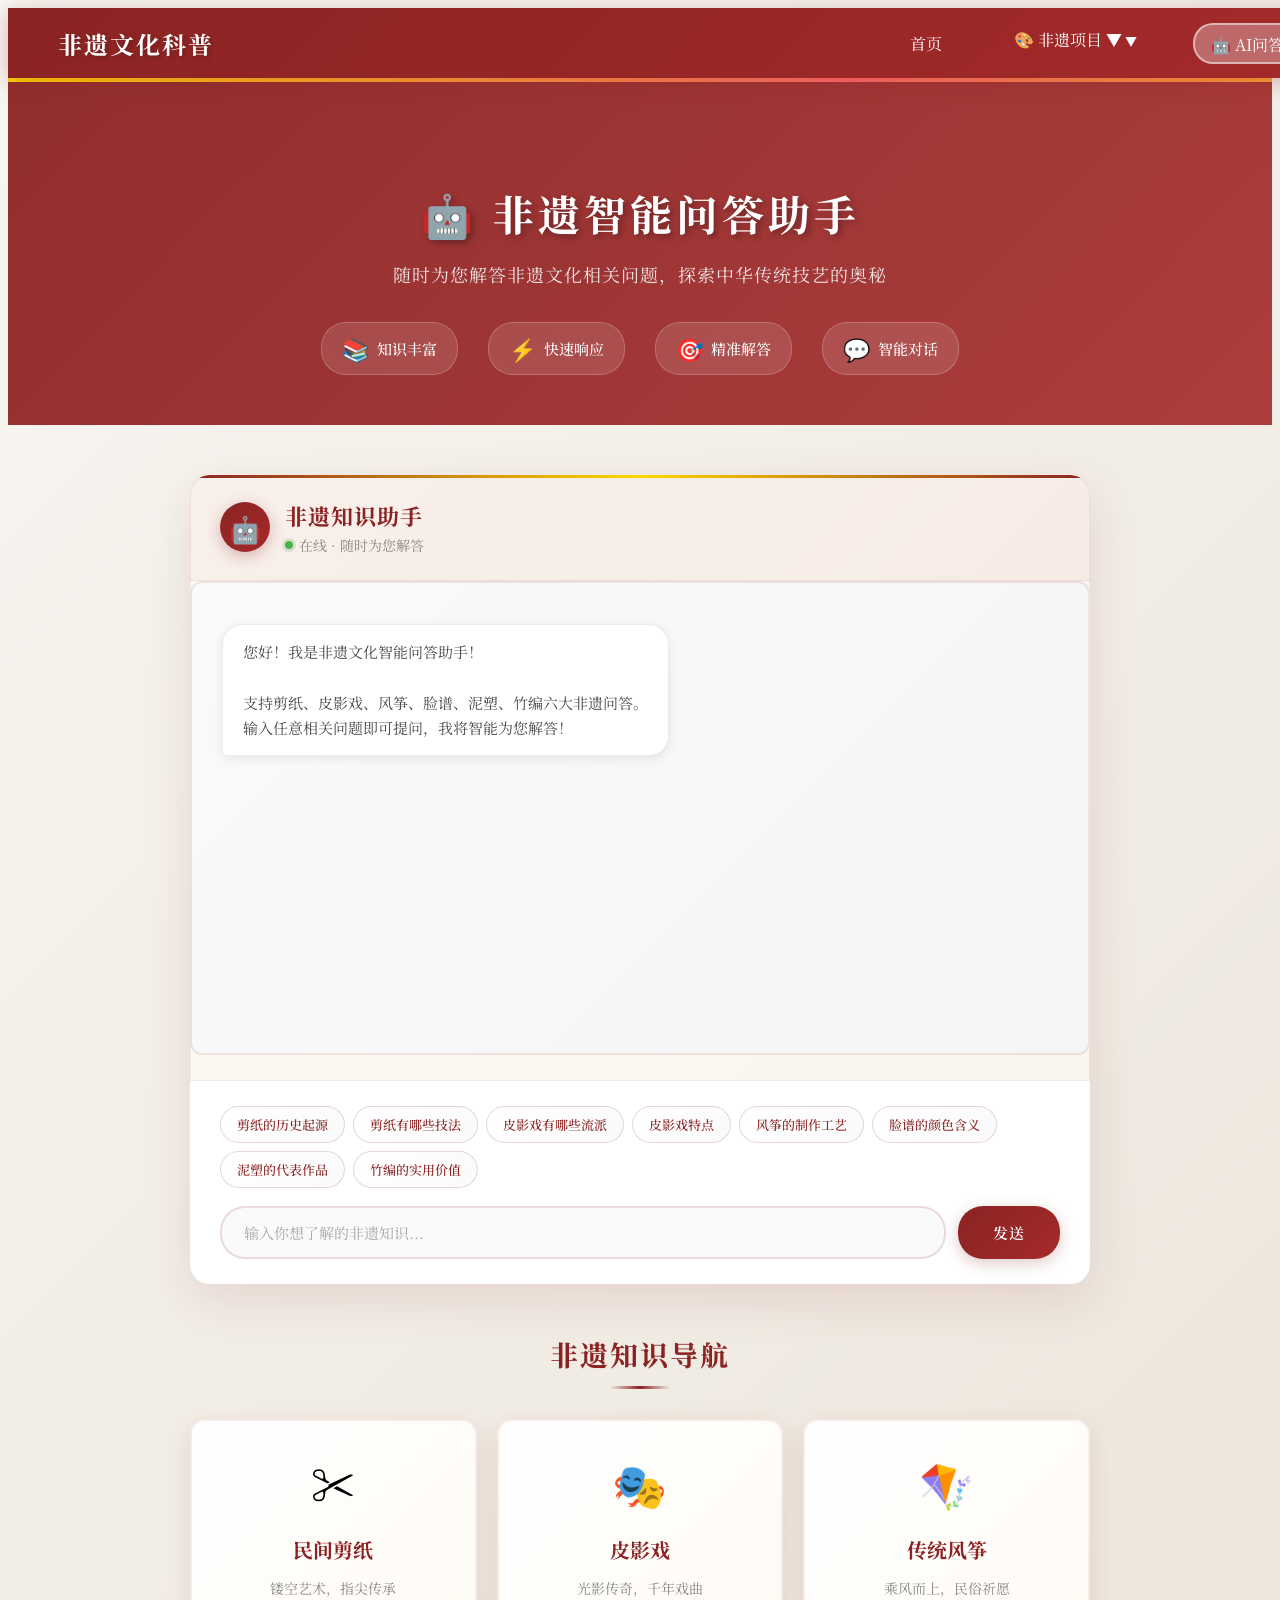
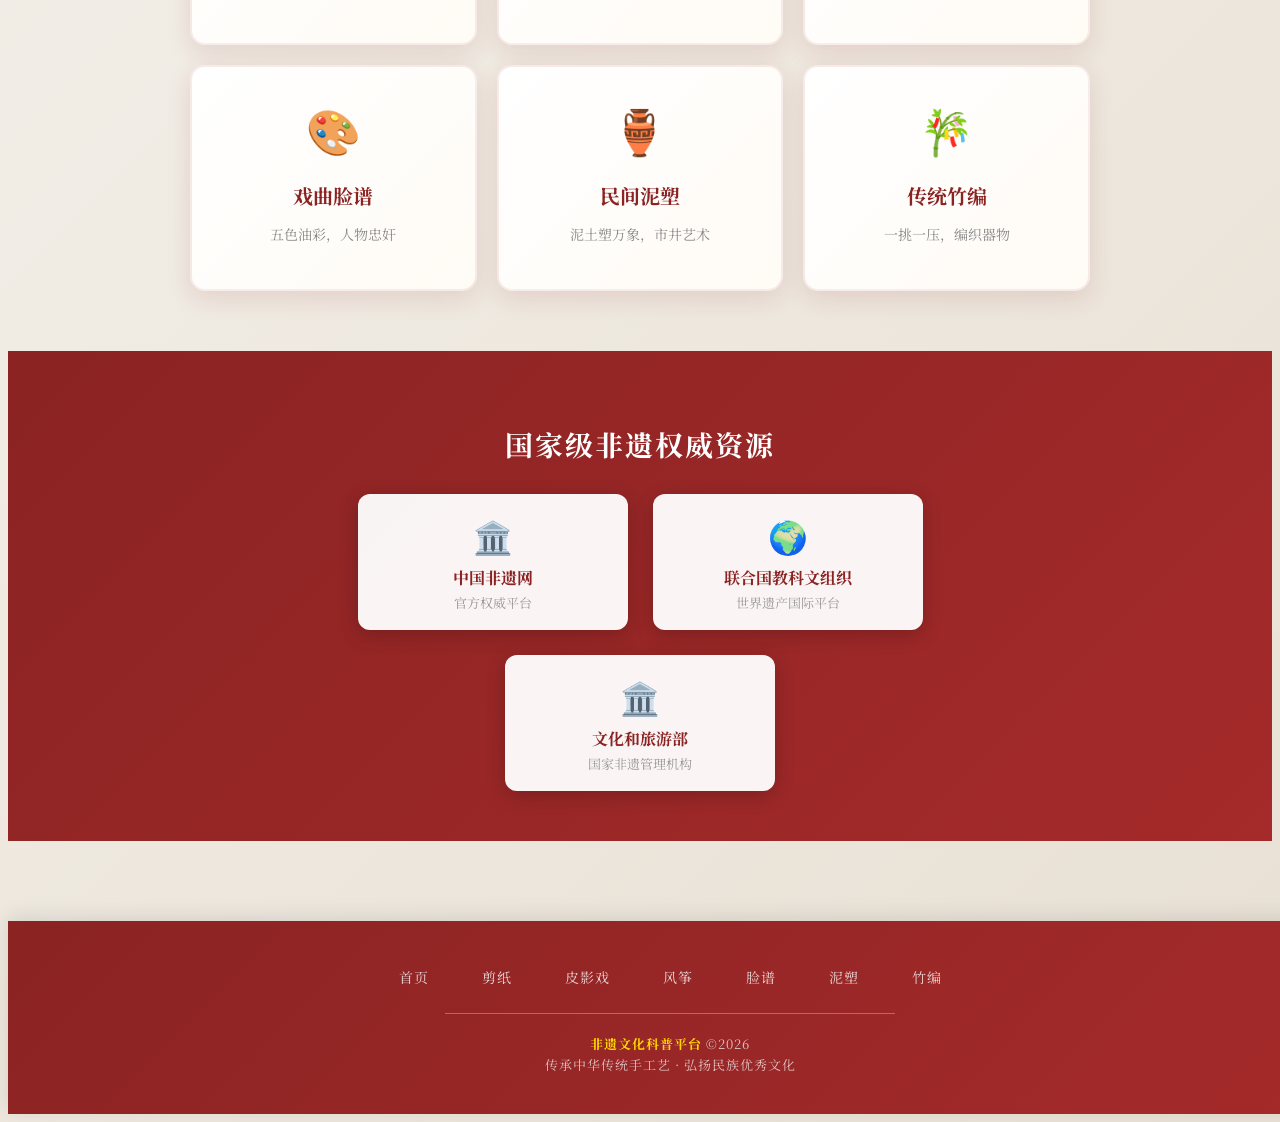
==== html/ask.html @ 08024afd "feat: 非遗文化科普平台 - 原始版本" ====
<!DOCTYPE html>
<html lang="zh-CN">
<head>
    <meta charset="UTF-8">
    <meta name="viewport" content="width=device-width, initial-scale=1.0">
    <title>非遗AI问答 - 智能非遗知识助手</title>
    <link rel="stylesheet" href="../css/style.css">
    <style>
        @import url('https://fonts.googleapis.com/css2?family=Noto+Serif+SC:wght@400;600;700&display=swap');

        body {
            font-family: 'Noto Serif SC', 'Songti SC', serif;
            background: linear-gradient(135deg, #f8f6f2 0%, #f0ebe3 50%, #e8e0d4 100%);
            min-height: 100vh;
        }

        /* ==================== 头部介绍区 ==================== */
        .ai-header {
            background: linear-gradient(135deg, rgba(139, 35, 35, 0.95) 0%, rgba(165, 42, 42, 0.9) 100%);
            padding: 70px 50px 50px;
            text-align: center;
            position: relative;
            overflow: hidden;
        }

        .ai-header::before {
            content: '';
            position: absolute;
            top: 0;
            left: 0;
            right: 0;
            height: 4px;
            background: linear-gradient(90deg, #ffd700, #ff6b6b, #ffd700, #ff6b6b);
            animation: gradientMove 3s ease infinite;
            background-size: 200% 200%;
        }

        .ai-header h1 {
            color: #fff;
            font-size: 42px;
            font-weight: bold;
            margin-bottom: 12px;
            text-shadow: 3px 3px 6px rgba(0, 0, 0, 0.3);
            letter-spacing: 4px;
        }

        .ai-header p {
            color: rgba(255, 255, 255, 0.85);
            font-size: 18px;
            letter-spacing: 1px;
            margin-bottom: 35px;
        }

        .ai-header .features {
            display: flex;
            justify-content: center;
            gap: 30px;
            flex-wrap: wrap;
        }

        .ai-header .feature {
            display: flex;
            align-items: center;
            gap: 8px;
            background: rgba(255, 255, 255, 0.12);
            padding: 10px 20px;
            border-radius: 25px;
            border: 1px solid rgba(255, 255, 255, 0.2);
            transition: all 0.3s ease;
            cursor: default;
        }

        .ai-header .feature:hover {
            background: rgba(255, 255, 255, 0.2);
            transform: translateY(-2px);
        }

        .ai-header .feature-icon {
            font-size: 22px;
        }

        .ai-header .feature-text {
            color: #fff;
            font-size: 15px;
            font-weight: 500;
        }

        /* ==================== 问答主区域 ==================== */
        .chat-container {
            max-width: 900px;
            margin: 50px auto;
            background: linear-gradient(135deg, #fffbf5 0%, #f9f5ec 100%);
            border-radius: 20px;
            box-shadow: 0 15px 50px rgba(139, 35, 35, 0.12), inset 0 0 0 1px rgba(139, 35, 35, 0.08);
            overflow: hidden;
            position: relative;
        }

        .chat-container::before {
            content: '';
            position: absolute;
            top: 0;
            left: 0;
            right: 0;
            height: 3px;
            background: linear-gradient(90deg, #8b2323, #ffd700, #8b2323);
        }

        .chat-header {
            padding: 25px 30px;
            background: linear-gradient(135deg, rgba(139, 35, 35, 0.05) 0%, rgba(165, 42, 42, 0.05) 100%);
            border-bottom: 1px solid rgba(139, 35, 35, 0.1);
            display: flex;
            align-items: center;
            gap: 15px;
        }

        .chat-avatar {
            width: 50px;
            height: 50px;
            border-radius: 50%;
            background: linear-gradient(135deg, #8b2323, #a52a2a);
            display: flex;
            align-items: center;
            justify-content: center;
            font-size: 26px;
            box-shadow: 0 4px 15px rgba(139, 35, 35, 0.3);
        }

        .chat-info h2 {
            color: #8b2323;
            font-size: 22px;
            font-weight: 700;
            margin: 0 0 4px 0;
            letter-spacing: 1px;
        }

        .chat-info .status {
            display: flex;
            align-items: center;
            gap: 6px;
            font-size: 14px;
            color: #888;
        }

        .status-dot {
            width: 8px;
            height: 8px;
            background: #4caf50;
            border-radius: 50%;
            box-shadow: 0 0 0 3px rgba(76, 175, 80, 0.2);
            animation: pulse 2s infinite;
        }

        /* 聊天区域 */
        .chat-area {
            height: 420px;
            padding: 25px 30px;
            overflow-y: auto;
            background: linear-gradient(135deg, #fafafa 0%, #f5f5f5 100%);
        }

        .chat-area::-webkit-scrollbar {
            width: 6px;
        }

        .chat-area::-webkit-scrollbar-track {
            background: transparent;
        }

        .chat-area::-webkit-scrollbar-thumb {
            background: rgba(139, 35, 35, 0.3);
            border-radius: 3px;
        }

        .msg-user {
            text-align: right;
            margin: 16px 0;
            animation: slideInRight 0.4s ease;
        }

        .msg-ai {
            text-align: left;
            margin: 16px 0;
            animation: slideInLeft 0.4s ease;
        }

        .msg-user span {
            background: linear-gradient(135deg, #8b2323, #a52a2a);
            color: #fff;
            padding: 14px 20px;
            border-radius: 20px 20px 5px 20px;
            display: inline-block;
            box-shadow: 0 5px 15px rgba(139, 35, 35, 0.25);
            max-width: 75%;
            word-wrap: break-word;
            font-size: 15px;
            line-height: 1.7;
        }

        .msg-ai span {
            background: #fff;
            color: #4a4a4a;
            padding: 14px 20px;
            border-radius: 20px 20px 20px 5px;
            display: inline-block;
            box-shadow: 0 3px 12px rgba(0, 0, 0, 0.08);
            max-width: 75%;
            word-wrap: break-word;
            border: 1px solid rgba(139, 35, 35, 0.1);
            font-size: 15px;
            line-height: 1.7;
        }

        .msg-ai.loading span {
            color: #8b2323;
            font-style: italic;
            background: rgba(139, 35, 35, 0.05);
        }

        /* 底部输入区 */
        .chat-footer {
            padding: 25px 30px;
            background: #fff;
            border-top: 1px solid rgba(139, 35, 35, 0.1);
        }

        .hot-tags {
            margin-bottom: 18px;
            display: flex;
            flex-wrap: wrap;
            gap: 8px;
        }

        .hot-tags span {
            padding: 8px 16px;
            background: linear-gradient(135deg, #fff, #fafafa);
            color: #8b2323;
            border: 1.5px solid rgba(139, 35, 35, 0.18);
            border-radius: 20px;
            cursor: pointer;
            font-size: 13px;
            transition: all 0.3s ease;
            font-weight: 500;
            white-space: nowrap;
        }

        .hot-tags span:hover {
            background: linear-gradient(135deg, #8b2323, #a52a2a);
            color: #fff;
            border-color: transparent;
            transform: translateY(-2px);
            box-shadow: 0 4px 12px rgba(139, 35, 35, 0.25);
        }

        .input-area {
            display: flex;
            gap: 12px;
        }

        #ask-input {
            flex: 1;
            padding: 14px 22px;
            font-size: 15px;
            border: 2px solid rgba(139, 35, 35, 0.15);
            border-radius: 25px;
            transition: all 0.3s ease;
            outline: none;
            background: #fafafa;
            font-family: inherit;
            color: #333;
        }

        #ask-input:focus {
            border-color: #8b2323;
            box-shadow: 0 0 0 4px rgba(139, 35, 35, 0.1);
            background: #fff;
        }

        #ask-input::placeholder {
            color: #aaa;
        }

        #send-btn {
            padding: 0 35px;
            background: linear-gradient(135deg, #8b2323, #a52a2a);
            color: #fff;
            border: none;
            border-radius: 25px;
            cursor: pointer;
            font-weight: 600;
            font-size: 15px;
            transition: all 0.3s ease;
            box-shadow: 0 4px 15px rgba(139, 35, 35, 0.25);
            letter-spacing: 1px;
            font-family: inherit;
            white-space: nowrap;
        }

        #send-btn:hover {
            transform: translateY(-2px);
            box-shadow: 0 6px 20px rgba(139, 35, 35, 0.35);
            background: linear-gradient(135deg, #a52a2a, #8b2323);
        }

        #send-btn:active {
            transform: translateY(0);
        }

        /* ==================== 非遗知识导航区 ==================== */
        .nav-section {
            max-width: 900px;
            margin: 0 auto 50px;
            padding: 0 20px;
        }

        .section-title {
            text-align: center;
            font-size: 28px;
            color: #8b2323;
            margin-bottom: 30px;
            font-weight: 700;
            letter-spacing: 2px;
            position: relative;
        }

        .section-title::after {
            content: '';
            display: block;
            width: 60px;
            height: 3px;
            background: linear-gradient(90deg, transparent, #8b2323, transparent);
            margin: 12px auto 0;
        }

        .nav-cards {
            display: grid;
            grid-template-columns: repeat(3, 1fr);
            gap: 20px;
        }

        .nav-card {
            background: linear-gradient(135deg, #fff 0%, #fffbf5 100%);
            padding: 30px 20px;
            border-radius: 15px;
            box-shadow: 0 8px 25px rgba(139, 35, 35, 0.12);
            border: 2px solid rgba(139, 35, 35, 0.08);
            cursor: pointer;
            transition: all 0.4s ease;
            text-align: center;
        }

        .nav-card:hover {
            transform: translateY(-8px);
            box-shadow: 0 15px 40px rgba(139, 35, 35, 0.2);
            border-color: rgba(139, 35, 35, 0.2);
        }

        .nav-card .icon {
            font-size: 44px;
            margin-bottom: 15px;
            display: block;
        }

        .nav-card h3 {
            color: #8b2323;
            font-size: 20px;
            font-weight: 700;
            margin-bottom: 8px;
        }

        .nav-card p {
            color: #888;
            font-size: 14px;
            line-height: 1.5;
        }

        /* ==================== 国家非遗链接 ==================== */
        .official-section {
            background: linear-gradient(135deg, #8b2323 0%, #a52a2a 100%);
            padding: 50px 30px;
            text-align: center;
            margin-top: 60px;
        }

        .official-section h2 {
            color: #fff;
            font-size: 28px;
            font-weight: bold;
            margin-bottom: 30px;
            letter-spacing: 2px;
        }

        .official-links {
            display: flex;
            justify-content: center;
            gap: 25px;
            flex-wrap: wrap;
            max-width: 800px;
            margin: 0 auto;
        }

        .official-link {
            background: rgba(255, 255, 255, 0.95);
            padding: 18px 25px;
            border-radius: 12px;
            box-shadow: 0 5px 20px rgba(0, 0, 0, 0.2);
            transition: all 0.3s ease;
            width: 220px;
            text-decoration: none;
            display: block;
        }

        .official-link:hover {
            transform: translateY(-6px) scale(1.02);
            box-shadow: 0 10px 30px rgba(0, 0, 0, 0.3);
            background: #fff;
        }

        .official-link .icon {
            font-size: 32px;
            margin-bottom: 8px;
            display: block;
        }

        .official-link .name {
            color: #8b2323;
            font-size: 16px;
            font-weight: bold;
            display: block;
        }

        .official-link .desc {
            color: #999;
            font-size: 13px;
            margin-top: 4px;
            display: block;
        }

        /* ==================== 页脚 ==================== */
        .footer {
            background: linear-gradient(135deg, #8b2323 0%, #a52a2a 100%);
            padding: 40px 30px 25px;
            color: #fff;
            text-align: center;
        }

        .footer-content {
            max-width: 900px;
            margin: 0 auto;
        }

        .footer-links {
            display: flex;
            justify-content: center;
            gap: 25px;
            margin-bottom: 20px;
            flex-wrap: wrap;
        }

        .footer-link {
            color: rgba(255, 255, 255, 0.8);
            text-decoration: none;
            font-size: 14px;
            transition: all 0.3s ease;
            padding: 6px 14px;
            border-radius: 20px;
        }

        .footer-link:hover {
            color: #fff;
            background: rgba(255, 255, 255, 0.2);
        }

        .footer-divider {
            width: 50%;
            height: 1px;
            background: rgba(255, 255, 255, 0.3);
            margin: 20px auto;
        }

        .footer-text {
            color: rgba(255, 255, 255, 0.7);
            font-size: 13px;
            line-height: 1.6;
        }

        .footer-highlight {
            color: #ffd700;
            font-weight: bold;
        }

        /* ==================== 动画 ==================== */
        @keyframes gradientMove {
            0%, 100% { background-position: 0% 50%; }
            50% { background-position: 100% 50%; }
        }

        @keyframes pulse {
            0%, 100% { opacity: 1; }
            50% { opacity: 0.5; }
        }

        @keyframes slideInRight {
            from { opacity: 0; transform: translateX(20px); }
            to { opacity: 1; transform: translateX(0); }
        }

        @keyframes slideInLeft {
            from { opacity: 0; transform: translateX(-20px); }
            to { opacity: 1; transform: translateX(0); }
        }

        /* ==================== 响应式 ==================== */
        @media (max-width: 768px) {
            .ai-header h1 { font-size: 30px; }
            .ai-header p { font-size: 16px; }
            .chat-container { width: 95%; margin: 30px auto; }
            .chat-area { height: 350px; padding: 20px; }
            .nav-cards { grid-template-columns: 1fr; }
            .input-area { flex-direction: column; }
            #send-btn { padding: 14px; }
            .msg-user span, .msg-ai span { max-width: 85%; }
            .official-link { width: 100%; max-width: 280px; }
        }
    </style>
</head>
<body>
    <!-- 导航栏 -->
    <nav class="nav">
        <div class="logo">非遗文化科普</div>
        <div class="nav-list">
            <a href="../index.html">首页</a>
            <div class="dropdown">
                <a>🎨 非遗项目 ▼</a>
                <div class="dropdown-content">
                    <a href="paper.html">✂️ 民间剪纸</a>
                    <a href="shadow.html">🎭 皮影戏</a>
                    <a href="kite.html">🪁 传统风筝</a>
                    <a href="face.html">🎨 戏曲脸谱</a>
                    <a href="clay.html">🏺 民间泥塑</a>
                    <a href="bamboo.html">🎋 传统竹编</a>
                </div>
            </div>
            <a href="ask.html" class="active">🤖 AI问答</a>
        </div>
    </nav>

    <!-- AI助手头部介绍 -->
    <section class="ai-header">
        <h1>🤖 非遗智能问答助手</h1>
        <p>随时为您解答非遗文化相关问题，探索中华传统技艺的奥秘</p>
        <div class="features">
            <div class="feature">
                <span class="feature-icon">📚</span>
                <span class="feature-text">知识丰富</span>
            </div>
            <div class="feature">
                <span class="feature-icon">⚡</span>
                <span class="feature-text">快速响应</span>
            </div>
            <div class="feature">
                <span class="feature-icon">🎯</span>
                <span class="feature-text">精准解答</span>
            </div>
            <div class="feature">
                <span class="feature-icon">💬</span>
                <span class="feature-text">智能对话</span>
            </div>
        </div>
    </section>

    <!-- 问答聊天区域 -->
    <div class="chat-container">
        <div class="chat-header">
            <div class="chat-avatar">🤖</div>
            <div class="chat-info">
                <h2>非遗知识助手</h2>
                <div class="status">
                    <span class="status-dot"></span>
                    <span>在线 · 随时为您解答</span>
                </div>
            </div>
        </div>

        <div class="chat-area" id="chat-area">
            <div class="msg-ai">
                <span>您好！我是非遗文化智能问答助手！<br><br>支持剪纸、皮影戏、风筝、脸谱、泥塑、竹编六大非遗问答。<br>输入任意相关问题即可提问，我将智能为您解答！</span>
            </div>
        </div>

        <div class="chat-footer">
            <div class="hot-tags">
                <span onclick="quickAsk('剪纸的历史起源')">剪纸的历史起源</span>
                <span onclick="quickAsk('剪纸有哪些技法')">剪纸有哪些技法</span>
                <span onclick="quickAsk('皮影戏有哪些流派')">皮影戏有哪些流派</span>
                <span onclick="quickAsk('皮影戏特点')">皮影戏特点</span>
                <span onclick="quickAsk('风筝的制作工艺')">风筝的制作工艺</span>
                <span onclick="quickAsk('脸谱的颜色含义')">脸谱的颜色含义</span>
                <span onclick="quickAsk('泥塑的代表作品')">泥塑的代表作品</span>
                <span onclick="quickAsk('竹编的实用价值')">竹编的实用价值</span>
            </div>
            <div class="input-area">
                <input type="text" id="ask-input" placeholder="输入你想了解的非遗知识...">
                <button id="send-btn">发送</button>
            </div>
        </div>
    </div>

    <!-- 非遗知识导航区 -->
    <section class="nav-section">
        <h2 class="section-title">非遗知识导航</h2>
        <div class="nav-cards">
            <div class="nav-card" onclick="quickAsk('剪纸')">
                <span class="icon">✂️</span>
                <h3>民间剪纸</h3>
                <p>镂空艺术，指尖传承</p>
            </div>
            <div class="nav-card" onclick="quickAsk('皮影戏')">
                <span class="icon">🎭</span>
                <h3>皮影戏</h3>
                <p>光影传奇，千年戏曲</p>
            </div>
            <div class="nav-card" onclick="quickAsk('风筝')">
                <span class="icon">🪁</span>
                <h3>传统风筝</h3>
                <p>乘风而上，民俗祈愿</p>
            </div>
            <div class="nav-card" onclick="quickAsk('脸谱')">
                <span class="icon">🎨</span>
                <h3>戏曲脸谱</h3>
                <p>五色油彩，人物忠奸</p>
            </div>
            <div class="nav-card" onclick="quickAsk('泥塑')">
                <span class="icon">🏺</span>
                <h3>民间泥塑</h3>
                <p>泥土塑万象，市井艺术</p>
            </div>
            <div class="nav-card" onclick="quickAsk('竹编')">
                <span class="icon">🎋</span>
                <h3>传统竹编</h3>
                <p>一挑一压，编织器物</p>
            </div>
        </div>
    </section>

    <!-- 国家级非遗链接 -->
    <section class="official-section">
        <h2>国家级非遗权威资源</h2>
        <div class="official-links">
            <a href="https://www.ihchina.cn/" target="_blank" class="official-link">
                <span class="icon">🏛️</span>
                <span class="name">中国非遗网</span>
                <span class="desc">官方权威平台</span>
            </a>
            <a href="https://whc.unesco.org/" target="_blank" class="official-link">
                <span class="icon">🌍</span>
                <span class="name">联合国教科文组织</span>
                <span class="desc">世界遗产国际平台</span>
            </a>
            <a href="https://www.mct.gov.cn/" target="_blank" class="official-link">
                <span class="icon">🏛️</span>
                <span class="name">文化和旅游部</span>
                <span class="desc">国家非遗管理机构</span>
            </a>
        </div>
    </section>

    <!-- 页脚 -->
    <footer class="footer">
        <div class="footer-content">
            <div class="footer-links">
                <a href="../index.html" class="footer-link">首页</a>
                <a href="paper.html" class="footer-link">剪纸</a>
                <a href="shadow.html" class="footer-link">皮影戏</a>
                <a href="kite.html" class="footer-link">风筝</a>
                <a href="face.html" class="footer-link">脸谱</a>
                <a href="clay.html" class="footer-link">泥塑</a>
                <a href="bamboo.html" class="footer-link">竹编</a>
            </div>
            <div class="footer-divider"></div>
            <p class="footer-text">
                <span class="footer-highlight">非遗文化科普平台</span> ©2026<br>
                传承中华传统手工艺 · 弘扬民族优秀文化
            </p>
        </div>
    </footer>

    <!-- ========== 问答核心逻辑（保留不变） ========== -->
    <script>
        // 大类兜底科普（无精准匹配时自动输出）
        const baseInfo = {
            剪纸: "民间剪纸是我国国家级传统美术类非物质文化遗产，起源于汉代，距今已有两千多年历史。它以纸张为载体，通过剪、刻、镂、撕等技法创作镂空纹样，题材多为花鸟、吉祥纹样、民俗故事。剪纸观赏性强、寓意吉祥，广泛用于春节窗花、婚嫁喜花等民俗场景，是流传最广、最贴近百姓生活的民间艺术。",
            皮影戏: "皮影戏又称灯影戏，是国家级传统戏剧类非遗。以兽皮或纸板雕刻人物道具，借助灯光投射影子，艺人幕后操纵、搭配唱腔与器乐表演故事。集雕刻、绘画、戏曲、表演于一体，是古老的光影戏曲艺术，流传千年，流派众多。",
            风筝: "传统风筝是国家级传统技艺类非遗，古称纸鸢，起源于春秋战国。古人最初用于军事，后发展为民俗娱乐。依靠竹骨扎制、纸面彩绘、力学调校制成，造型多样、寓意吉祥，是兼具竞技、观赏、民俗价值的传统手工艺。",
            脸谱: "戏曲脸谱是传统戏曲标志性造型艺术，属于非遗传统美术范畴。通过固定色彩、纹样、线条区分人物性格、身份、善恶，是戏曲文化的视觉核心。脸谱承载传统伦理观念与民俗审美，是极具代表性的中华传统文化符号。",
            泥塑: "民间泥塑是国家级传统美术非遗，以天然黏土为原料，经揉泥、塑形、阴干、彩绘制成。造型夸张质朴、色彩明艳、题材接地气，多表现民俗生活、吉祥瑞兽、人物形象，是根植民间、烟火气十足的传统艺术。",
            竹编: "传统竹编是国家级传统技艺非遗，依托天然竹材，经劈丝、打磨、挑压编织制成各类器物。历史悠久、环保耐用，兼具实用性与观赏性，广泛用于生活器具、装饰工艺品，是古人就地取材、匠心造物的经典技艺。"
        };

        // 超大全精准题库
        const answerMap = {
            // 剪纸
            "剪纸的历史起源": "剪纸艺术起源于汉代，距今已有两千余年。早期多用于祭祀祈福、器物装饰；唐宋时期走入民间、全面普及；明清达到艺术鼎盛，技法、题材、样式完全成熟，是中国最古老、最普及的民间镂空艺术。",
            "剪纸有哪些技法": "传统剪纸核心技法包含剪、刻、镂、撕、烫五大类，行业遵循「圆、尖、方、缺、线」五字准则，讲究线条流畅、虚实结合，阴阳刻交替使用，层次丰富、造型精致。",
            "剪纸用途": "剪纸多用于春节窗花、婚嫁喜花、节日礼花、刺绣底样、民俗祭祀装饰等，每一种纹样都承载吉祥寓意，寄托百姓平安顺遂、富贵吉祥的美好愿望。",
            "剪纸流派": "中国剪纸南北风格差异明显：北方剪纸粗犷简练、色彩浓烈；南方剪纸细腻精巧、线条灵动，代表地区有陕西、山西、河北、浙江、广东等地剪纸。",

            // 皮影戏
            "皮影戏有哪些流派": "国内主流皮影流派：陕西皮影、唐山皮影、四川皮影、湖北皮影、北京皮影。陕西古朴精细，唐山唱腔优美，四川灵动俏皮，各有鲜明地域特色。",
            "皮影戏是怎么表演的": "皮影戏以白布为幕、灯光为源，艺人幕后手持操纵杆控制皮影动作，搭配地方戏曲唱腔、锣鼓伴奏，生动演绎历史典故、神话传说、民间故事。",
            "皮影戏特点": "皮影戏光影效果独特、造型古朴、唱腔地道、道具精美，是集雕刻、绘画、戏曲、表演于一体的综合性民间艺术，便携易演、适配乡村市井演出场景。",
            "皮影戏起源": "皮影戏始于西汉、兴于唐宋、盛于明清，是中国最早的光影表演艺术，已有两千年传承历史。",

            // 风筝
            "风筝的制作工艺": "传统风筝四步工艺：扎骨、整形、裱糊、彩绘。选用轻质竹材搭建对称骨架，调校平衡，裱糊坚韧纸面，手绘民俗吉祥纹样，讲究对称、轻盈、御风稳定。",
            "风筝的历史起源": "风筝古称纸鸢，起源于春秋时期，最初用于军事侦察、传递军情，汉代转为娱乐，唐宋全民盛行，明清工艺成熟，成为经典民俗活动。",
            "风筝流派": "知名风筝流派：潍坊风筝、北京沙燕风筝、天津风筝、江南风筝。其中潍坊风筝是中国最具代表性的传统风筝体系。",

            // 脸谱
            "脸谱的颜色含义": "红脸忠义英勇、黑脸刚正无私、白脸奸诈多疑、蓝脸勇猛桀骜、黄脸凶狠骁勇、绿脸侠义草莽，脸谱色彩是区分戏曲人物性格、身份、善恶的核心符号。",
            "脸谱作用": "脸谱能够直观塑造人物形象、区分忠奸善恶、强化戏曲表现力，是戏曲文化、传统审美、民俗文化的重要载体。",

            // 泥塑
            "泥塑的代表作品": "四大经典泥塑：天津泥人张人物泥塑、无锡惠山泥人、陕西凤翔泥塑、河南浚县泥咕咕，都是国家级非遗经典代表作。",
            "泥塑的制作过程": "选材揉泥→手工塑形→细节修整→自然阴干→矿物彩绘，全程手工制作，保留泥土质朴质感。",
            "泥塑特点": "造型夸张生动、色彩鲜艳浓烈、题材贴近民俗生活，质朴可爱、烟火气息浓厚。",

            // 竹编
            "竹编的实用价值": "竹编环保轻便、坚固透气，可制作收纳篮、竹席、竹扇、灯具、农具等生活器物，同时竹编工艺品雅致古朴，极具观赏与收藏价值。",
            "竹编技法": "传统竹编核心技法：人字编、十字编、挑压编、六角编、镂空编，变化丰富，可编织出各式纹理与造型。",
            "竹编历史": "竹编历史可追溯至新石器时代，历经数千年发展，贯穿古人衣食住行，是中华最古老的传统技艺之一。"
        };

        // 匹配关键词（优先级：精准匹配 > 关键词匹配 > 大类兜底）
        function getAnswer(question) {
            // 精准匹配优先
            if(answerMap[question]) return answerMap[question];

            // 关键词模糊匹配
            if(question.includes("剪纸")) return baseInfo["剪纸"];
            if(question.includes("皮影") || question.includes("皮影戏")) return baseInfo["皮影戏"];
            if(question.includes("风筝")) return baseInfo["风筝"];
            if(question.includes("脸谱")) return baseInfo["脸谱"];
            if(question.includes("泥塑")) return baseInfo["泥塑"];
            if(question.includes("竹编")) return baseInfo["竹编"];

            // 完全不匹配
            return "欢迎咨询非遗知识！您可以提问剪纸、皮影戏、传统风筝、戏曲脸谱、民间泥塑、传统竹编相关问题，我将为您详细科普。";
        }

        // 快速提问
        function quickAsk(text) {
            document.getElementById('ask-input').value = text;
            sendMessage();
        }

        // 发送消息
        function sendMessage() {
            const input = document.getElementById('ask-input');
            const chatArea = document.getElementById('chat-area');
            const question = input.value.trim();
            if(!question) return;

            // 用户消息
            chatArea.innerHTML += `<div class="msg-user"><span>${question}</span></div>`;
            // 加载
            chatArea.innerHTML += `<div class="msg-ai loading"><span class="loading-text">正在思考中</span></div>`;
            chatArea.scrollTop = chatArea.scrollHeight;
            input.value = "";

            setTimeout(() => {
                document.querySelector(".loading").remove();
                let ans = getAnswer(question);
                chatArea.innerHTML += `<div class="msg-ai"><span>${ans}</span></div>`;
                chatArea.scrollTop = chatArea.scrollHeight;
            }, 700);
        }

        // 绑定事件
        document.getElementById("send-btn").addEventListener("click", sendMessage);
        document.getElementById("ask-input").addEventListener("keydown", e => {
            if(e.key === "Enter") sendMessage();
        });
    </script>
</body>
</html>
---- css/style.css ----
﻿﻿* {
    margin: 0;
    padding: 0;
    box-sizing: border-box;
    font-family: "Microsoft Yahei", "PingFang SC", "Helvetica Neue", sans-serif;
}

body {
    background: linear-gradient(135deg, #f5f7fa 0%, #e8eef5 100%);
    min-height: 100vh;
    position: relative;
    z-index: 1;
}

a {
    text-decoration: none;
    color: #333;
    transition: all 0.3s ease;
}

ul {
    list-style: none;
}

img {
    width: 100%;
    display: block;
}

/* 导航栏 滚动磨砂切换样式 */
.nav {
    width: 100%;
    height: 70px;
    display: flex;
    align-items: center;
    justify-content: space-between;
    padding: 0 50px;
    position: sticky;
    top: 0;
    z-index: 99;
    transition: all 0.4s ease;
}
/* 滚动后半透明磨砂导航 */
.nav.scroll-active {
    background: rgba(139, 35, 35, 0.75);
    backdrop-filter: blur(12px);
    box-shadow: 0 4px 20px rgba(139, 35, 35, 0.25);
}
/* 初始纯色导航 */
.nav:not(.scroll-active) {
    background: linear-gradient(135deg, #8b2323 0%, #a52a2a 100%);
    box-shadow: 0 4px 20px rgba(139, 35, 35, 0.3);
}

.logo {
    color: #fff;
    font-size: 24px;
    font-weight: bold;
    text-shadow: 2px 2px 4px rgba(0, 0, 0, 0.2);
    letter-spacing: 2px;
}

.nav-list {
    display: flex;
    align-items: center;
}
.nav-list a {
    color: #fff;
    margin: 0 20px;
    font-size: 16px;
    padding: 8px 16px;
    border-radius: 20px;
    transition: all 0.3s ease;
}

.nav-list a:hover {
    background: rgba(255, 255, 255, 0.2);
    transform: translateY(-2px);
}

.nav-list a.active {
    background: rgba(255, 255, 255, 0.3);
    border: 2px solid rgba(255, 255, 255, 0.5);
    padding-bottom: 6px;
}

/* 下拉菜单 */
.dropdown {
    position: relative;
    display: inline-block;
}

.dropdown > a {
    cursor: pointer;
    display: inline-block;
    padding-bottom: 15px;
    position: relative;
}

.dropdown > a::before {
    content: '';
    position: absolute;
    top: 100%;
    left: -10px;
    right: -10px;
    height: 20px;
    z-index: 1001;
}

.dropdown-content {
    display: none;
    position: absolute;
    top: calc(100% + 5px);
    left: 50%;
    transform: translateX(-50%);
    background: linear-gradient(135deg, rgba(255,255,255,0.92) 0%, rgba(249,245,236,0.92) 100%);
    backdrop-filter: blur(10px);
    min-width: 180px;
    box-shadow: 0 8px 30px rgba(139, 35, 35, 0.25), inset 0 0 0 1px rgba(139, 35, 35, 0.1);
    border-radius: 12px;
    overflow: hidden;
    z-index: 1000;
    opacity: 0;
    transition: all 0.3s ease;
    padding-top: 5px;
}

.dropdown:hover .dropdown-content {
    display: block;
    opacity: 1;
    animation: dropdownShow 0.3s ease forwards;
}

@keyframes dropdownShow {
    from {
        opacity: 0;
        transform: translateX(-50%) translateY(-10px);
    }
    to {
        opacity: 1;
        transform: translateX(-50%) translateY(0);
    }
}

.dropdown-content a {
    color: #8b2323 !important;
    padding: 14px 20px;
    text-decoration: none;
    display: block;
    font-size: 15px;
    transition: all 0.3s ease;
    border-bottom: 1px solid rgba(139, 35, 35, 0.1);
    margin: 0 !important;
    border-radius: 0 !important;
    text-align: left;
    letter-spacing: 1px;
}

.dropdown-content a:last-child {
    border-bottom: none;
}

.dropdown-content a:hover {
    background: linear-gradient(135deg, #8b2323, #a52a2a) !important;
    color: #fff !important;
    transform: translateX(5px);
    box-shadow: 0 4px 15px rgba(139, 35, 35, 0.3);
}

.dropdown > a::after {
    content: ' ▼';
    font-size: 12px;
}

/* 轮播区域 */
.banner {
    width: 100%;
    height: 500px;
    position: relative;
    overflow: hidden;
    box-shadow: 0 8px 30px rgba(0, 0, 0, 0.15);
}

.banner-box {
    width: 100%;
    height: 100%;
}

.banner-item {
    position: absolute;
    top: 0;
    left: 0;
    opacity: 0;
    transition: opacity 0.8s ease, transform 0.8s ease;
    height: 100%;
    object-fit: cover;
    transform: scale(1.05);
}

.banner-item.active {
    opacity: 1;
    transform: scale(1);
}

.banner-btn {
    width: 50px;
    height: 80px;
    background: linear-gradient(135deg, rgba(139, 35, 35, 0.8), rgba(165, 42, 42, 0.8));
    backdrop-filter: blur(4px);
    color: #fff;
    font-size: 32px;
    text-align: center;
    line-height: 80px;
    cursor: pointer;
    position: absolute;
    top: 50%;
    transform: translateY(-50%);
    border-radius: 8px;
    transition: all 0.3s ease;
    box-shadow: 0 4px 15px rgba(0, 0, 0, 0.3);
}

.banner-btn:hover {
    background: linear-gradient(135deg, #8b2323, #a52a2a);
    transform: translateY(-50%) scale(1.1);
    box-shadow: 0 6px 20px rgba(139, 35, 35, 0.5);
}

.left {
    left: 40px;
}

.right {
    right: 40px;
}

/* 主体容器 */
.container {
    width: 1200px;
    margin: 60px auto;
}

.title {
    text-align: center;
    font-size: 38px;
    color: #8b2323;
    margin-bottom: 60px;
    font-weight: bold;
    text-shadow: 2px 2px 4px rgba(139, 35, 35, 0.1);
    position: relative;
    letter-spacing: 2px;
}

.title::after {
    content: '';
    display: block;
    width: 100px;
    height: 5px;
    background: linear-gradient(90deg, #8b2323, #a52a2a);
    margin: 20px auto 0;
    border-radius: 3px;
}

.card-wrap {
    display: grid;
    grid-template-columns: repeat(3, 1fr);
    gap: 40px;
    max-width: 1200px;
    margin: 0 auto;
}

.card {
    border: 2px solid rgba(139, 35, 35, 0.08);
    border-radius: 20px;
    overflow: hidden;
    cursor: pointer;
    transition: all 0.4s cubic-bezier(0.175, 0.885, 0.32, 1.275);
    background: rgba(255,255,255,0.88);
    backdrop-filter: blur(8px);
    box-shadow: 0 8px 25px rgba(0, 0, 0, 0.1);
    position: relative;
}

.card::before {
    content: '';
    position: absolute;
    top: 0;
    left: 0;
    right: 0;
    height: 4px;
    background: linear-gradient(90deg, #8b2323, #a52a2a);
    opacity: 0;
    transition: opacity 0.3s ease;
}

.card:hover::before {
    opacity: 1;
}

.card:hover {
    transform: translateY(-15px) scale(1.03);
    box-shadow: 0 20px 50px rgba(139, 35, 35, 0.25);
    border-color: rgba(139, 35, 35, 0.3);
}

.card img {
    width: 100%;
    height: 280px;
    object-fit: cover;
    transition: transform 0.5s ease;
    display: block;
}

.card:hover img {
    transform: scale(1.1);
}

.card h3 {
    text-align: center;
    margin: 20px 0 10px;
    color: #333;
    font-size: 22px;
    font-weight: bold;
    transition: color 0.3s ease;
    letter-spacing: 1px;
}

.card:hover h3 {
    color: #8b2323;
}

.card p {
    text-align: center;
    color: #666;
    padding: 0 15px 25px;
    font-size: 15px;
    line-height: 1.8;
}

/* 详情页面通用样式 */
.detail-wrap {
    width: 1200px;
    margin: 50px auto;
    display: flex;
    gap: 50px;
    background: rgba(255,255,255,0.9);
    backdrop-filter: blur(8px);
    padding: 40px;
    border-radius: 16px;
    box-shadow: 0 8px 30px rgba(0, 0, 0, 0.1);
}

.detail-img {
    width: 550px;
    border-radius: 12px;
    box-shadow: 0 4px 20px rgba(0, 0, 0, 0.15);
    transition: transform 0.3s ease;
}

.detail-img:hover {
    transform: scale(1.02);
}

.detail-text h2 {
    color: #8b2323;
    margin-bottom: 25px;
    font-size: 28px;
    font-weight: bold;
    text-shadow: 1px 1px 2px rgba(139, 35, 35, 0.1);
}

.detail-text p {
    line-height: 2;
    color: #444;
    font-size: 16px;
    margin-bottom: 15px;
}

.back-btn {
    display: inline-block;
    margin: 30px 0;
    padding: 12px 30px;
    background: linear-gradient(135deg, #8b2323, #a52a2a);
    color: #fff;
    border-radius: 25px;
    font-weight: bold;
    transition: all 0.3s ease;
    box-shadow: 0 4px 15px rgba(139, 35, 35, 0.3);
}

.back-btn:hover {
    transform: translateY(-3px);
    box-shadow: 0 6px 20px rgba(139, 35, 35, 0.4);
}

/* AI问答页 */
.ask-box {
    width: 1000px;
    margin: 60px auto;
    background: rgba(255,255,255,0.9);
    backdrop-filter: blur(8px);
    padding: 40px;
    border-radius: 16px;
    box-shadow: 0 8px 30px rgba(0, 0, 0, 0.1);
}

.chat-area {
    height: 450px;
    border: 2px solid rgba(139, 35, 35, 0.1);
    border-radius: 12px;
    padding: 25px;
    overflow-y: auto;
    margin-bottom: 25px;
    background: linear-gradient(135deg, #fafafa 0%, #f5f5f5 100%);
}

.chat-area::-webkit-scrollbar {
    width: 8px;
}

.chat-area::-webkit-scrollbar-track {
    background: #f1f1f1;
    border-radius: 4px;
}

.chat-area::-webkit-scrollbar-thumb {
    background: linear-gradient(135deg, #8b2323, #a52a2a);
    border-radius: 4px;
}

.msg-user {
    text-align: right;
    margin: 15px 0;
}

.msg-ai {
    text-align: left;
    margin: 15px 0;
}

.msg-user span {
    background: linear-gradient(135deg, #8b2323, #a52a2a);
    color: #fff;
    padding: 12px 20px;
    border-radius: 18px 18px 4px 18px;
    display: inline-block;
    box-shadow: 0 4px 12px rgba(139, 35, 35, 0.3);
    max-width: 70%;
    word-wrap: break-word;
}

.msg-ai span {
    background: #fff;
    padding: 12px 20px;
    border-radius: 18px 18px 18px 4px;
    display: inline-block;
    box-shadow: 0 2px 8px rgba(0, 0, 0, 0.1);
    max-width: 70%;
    word-wrap: break-word;
    border: 1px solid rgba(139, 35, 35, 0.1);
}

.hot-questions {
    margin-bottom: 25px;
    padding: 20px;
    background: linear-gradient(135deg, #fff5f5 0%, #fff0f0 100%);
    border-radius: 12px;
    border: 1px solid rgba(139, 35, 35, 0.1);
}

.hot-title {
    font-size: 16px;
    font-weight: bold;
    color: #8b2323;
    margin-bottom: 12px;
}

.hot-tags {
    display: flex;
    flex-wrap: wrap;
    gap: 10px;
}

.hot-tags span {
    padding: 8px 16px;
    background: linear-gradient(135deg, #fff, #fafafa);
    color: #8b2323;
    border: 1px solid rgba(139, 35, 35, 0.2);
    border-radius: 20px;
    cursor: pointer;
    font-size: 14px;
    transition: all 0.3s ease;
}

.hot-tags span:hover {
    background: linear-gradient(135deg, #8b2323, #a52a2a);
    color: #fff;
    border-color: transparent;
    transform: translateY(-2px);
    box-shadow: 0 4px 12px rgba(139, 35, 35, 0.3);
}

.input-area {
    display: flex;
    gap: 15px;
}

#ask-input {
    flex: 1;
    padding: 15px 20px;
    font-size: 16px;
    border: 2px solid rgba(139, 35, 35, 0.2);
    border-radius: 25px;
    transition: all 0.3s ease;
    outline: none;
}

#ask-input:focus {
    border-color: #8b2323;
    box-shadow: 0 0 0 3px rgba(139, 35, 35, 0.1);
}

#send-btn {
    padding: 0 40px;
    background: linear-gradient(135deg, #8b2323, #a52a2a);
    color: #fff;
    border: none;
    border-radius: 25px;
    cursor: pointer;
    font-weight: bold;
    font-size: 16px;
    transition: all 0.3s ease;
    box-shadow: 0 4px 15px rgba(139, 35, 35, 0.3);
}

#send-btn:hover {
    transform: translateY(-2px);
    box-shadow: 0 6px 20px rgba(139, 35, 35, 0.4);
}

/* 首页非遗表格通用样式 */
.table-section {
    width: 1200px;
    margin: 80px auto;
    padding: 0 20px;
}
.table-title {
    text-align: center;
    color: #8b2323;
    font-size: 36px;
    font-weight: bold;
    margin-bottom: 40px;
    letter-spacing: 2px;
    position: relative;
}
.table-title::after {
    content: '';
    display: block;
    width: 100px;
    height: 4px;
    background: linear-gradient(90deg,#8b2323,#a52a2a);
    margin: 20px auto 0;
    border-radius: 2px;
}
.data-table {
    width: 100%;
    border-collapse: collapse;
    background: rgba(255,255,255,0.85);
    backdrop-filter: blur(10px);
    border-radius: 18px;
    overflow: hidden;
    box-shadow: 0 12px 40px rgba(139,35,35,0.12);
    border: 1px solid rgba(139,35,35,0.1);
}
.data-table th {
    background: linear-gradient(135deg,#8b2323,#a52a2a);
    color: #fff;
    padding: 20px;
    font-size: 18px;
    letter-spacing: 1px;
}
.data-table td {
    padding: 18px;
    text-align: center;
    font-size: 16px;
    color: #444;
    border-bottom: 1px solid rgba(139,35,35,0.08);
    transition: all 0.3s ease;
}
.data-table tr:hover td {
    background: rgba(139,35,35,0.06);
}
.data-table tr:last-child td {
    border-bottom: none;
}

/* 页脚 */
.footer {
    width: 100%;
    background: linear-gradient(135deg, #2c2c2c 0%, #1a1a1a 100%);
    color: #fff;
    text-align: center;
    padding: 50px 30px 30px;
    margin-top: 80px;
    box-shadow: 0 -4px 20px rgba(0, 0, 0, 0.1);
    font-size: 15px;
    letter-spacing: 1px;
}

.footer-content {
    max-width: 1200px;
    margin: 0 auto;
}

.footer-links {
    display: flex;
    justify-content: center;
    gap: 40px;
    margin-bottom: 30px;
    flex-wrap: wrap;
}

.footer-link {
    color: rgba(255, 255, 255, 0.8);
    text-decoration: none;
    font-size: 15px;
    transition: all 0.3s ease;
    padding: 8px 16px;
    border-radius: 20px;
}

.footer-link:hover {
    color: #fff;
    background: rgba(255, 255, 255, 0.2);
}

.footer-divider {
    width: 80%;
    height: 1px;
    background: rgba(255, 255, 255, 0.3);
    margin: 30px auto;
}

.footer-text {
    color: rgba(255, 255, 255, 0.7);
    font-size: 14px;
    line-height: 1.8;
}

.footer-highlight {
    color: #ffd700;
    font-weight: bold;
}

/* 响应式设计 */
@media (max-width: 1250px) {
    .container,
    .detail-wrap,
    .ask-box,
    .table-section {
        width: 95%;
    }
}

@media (max-width: 768px) {
    .nav {
        padding: 0 15px;
        height: 60px;
    }

    .logo {
        font-size: 18px;
    }

    .nav-list {
        display: flex;
        flex-wrap: wrap;
        justify-content: center;
        gap: 5px;
    }

    .nav-list a {
        margin: 0;
        font-size: 13px;
        padding: 5px 10px;
        border-radius: 15px;
    }

    .banner {
        height: 350px;
    }

    .banner-btn {
        width: 40px;
        height: 60px;
        font-size: 24px;
        line-height: 60px;
    }

    .left {
        left: 20px;
    }

    .right {
        right: 20px;
    }

    .card-wrap {
        grid-template-columns: repeat(2, 1fr);
        gap: 20px;
    }

    .title {
        font-size: 26px;
    }

    .detail-wrap {
        flex-direction: column;
        padding: 25px;
    }

    .detail-img {
        width: 100%;
    }

    .ask-box {
        padding: 25px;
    }

    .chat-area {
        height: 350px;
    }
    .data-table th, .data-table td {
        padding: 12px 8px;
        font-size: 14px;
    }
}

@media (max-width: 480px) {
    .nav {
        height: auto;
        padding: 10px 15px;
        flex-direction: column;
        gap: 10px;
    }

    .logo {
        font-size: 16px;
        margin-bottom: 8px;
    }

    .nav-list {
        width: 100%;
        justify-content: space-around;
        gap: 3px;
    }

    .nav-list a {
        font-size: 11px;
        padding: 4px 6px;
        border-radius: 12px;
        flex: 1;
        text-align: center;
        min-width: 0;
    }

    .card-wrap {
        grid-template-columns: 1fr;
    }

    .banner {
        height: 250px;
    }
}
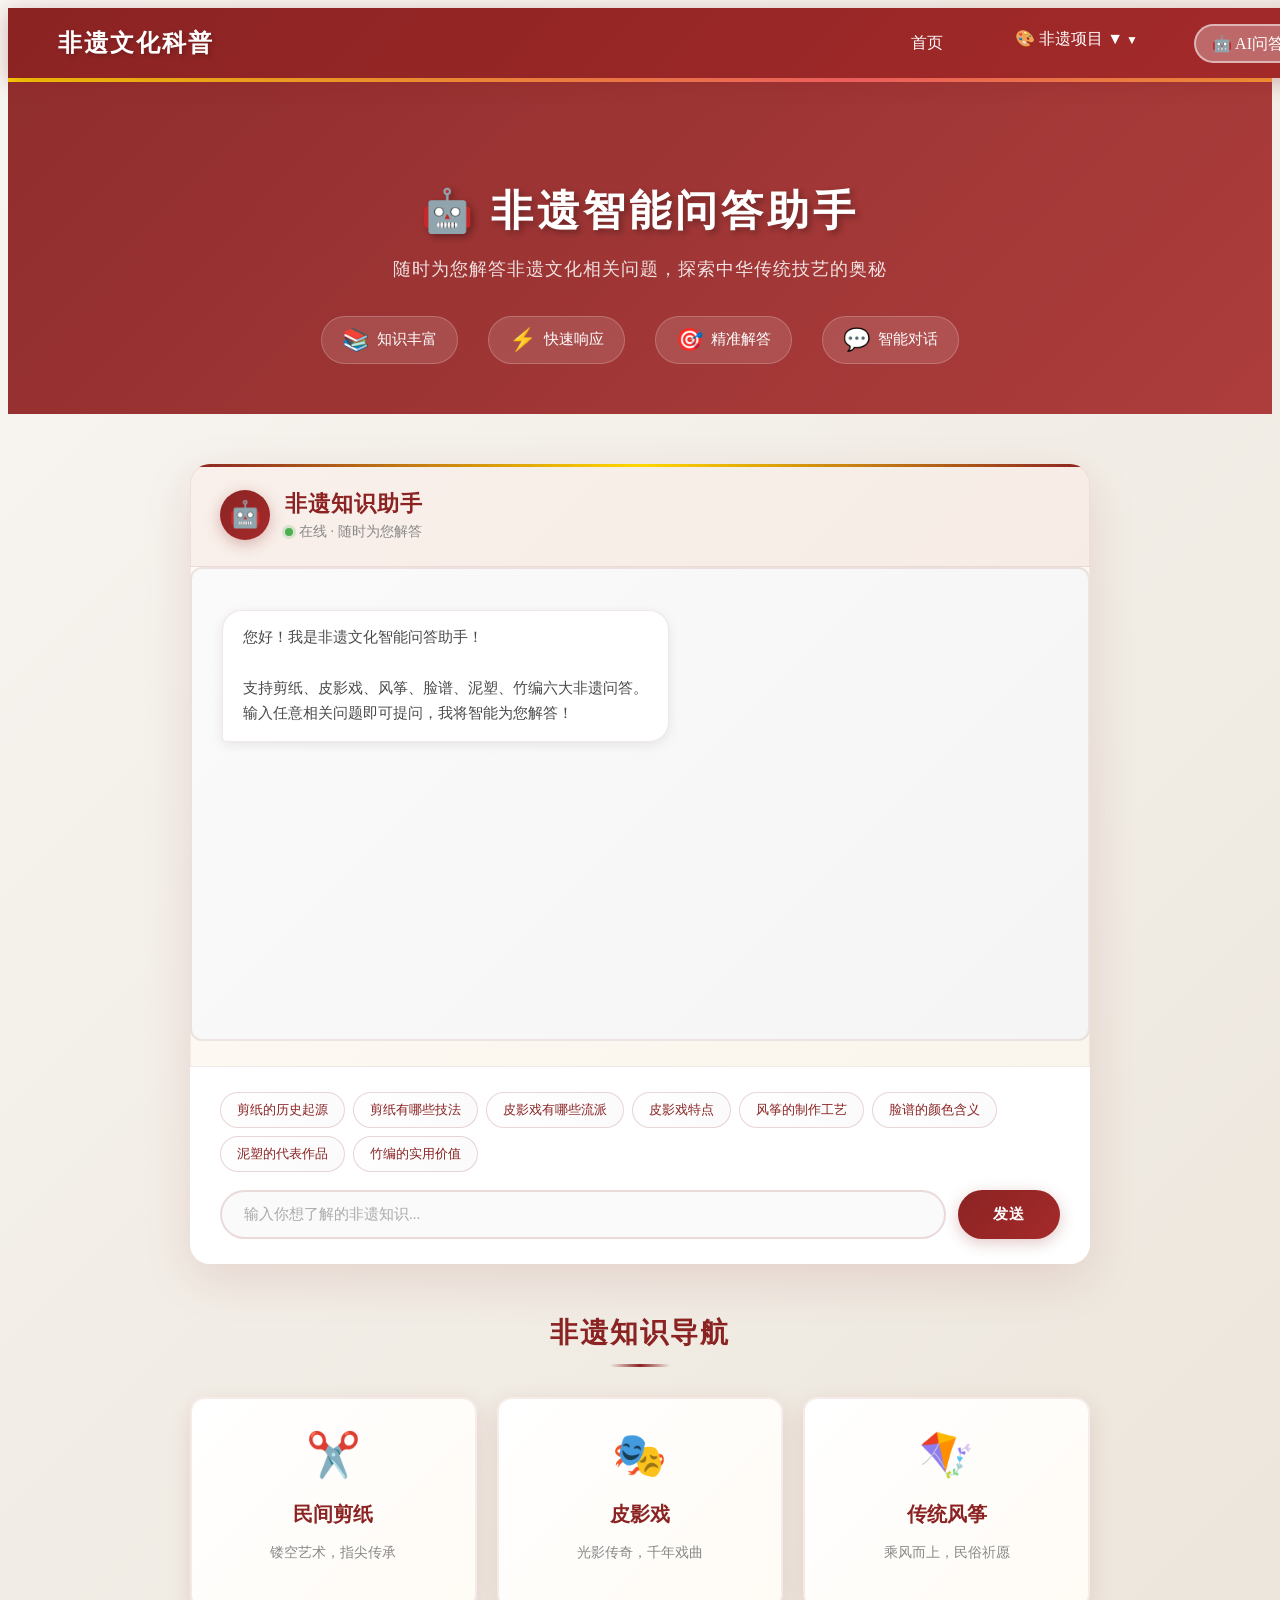
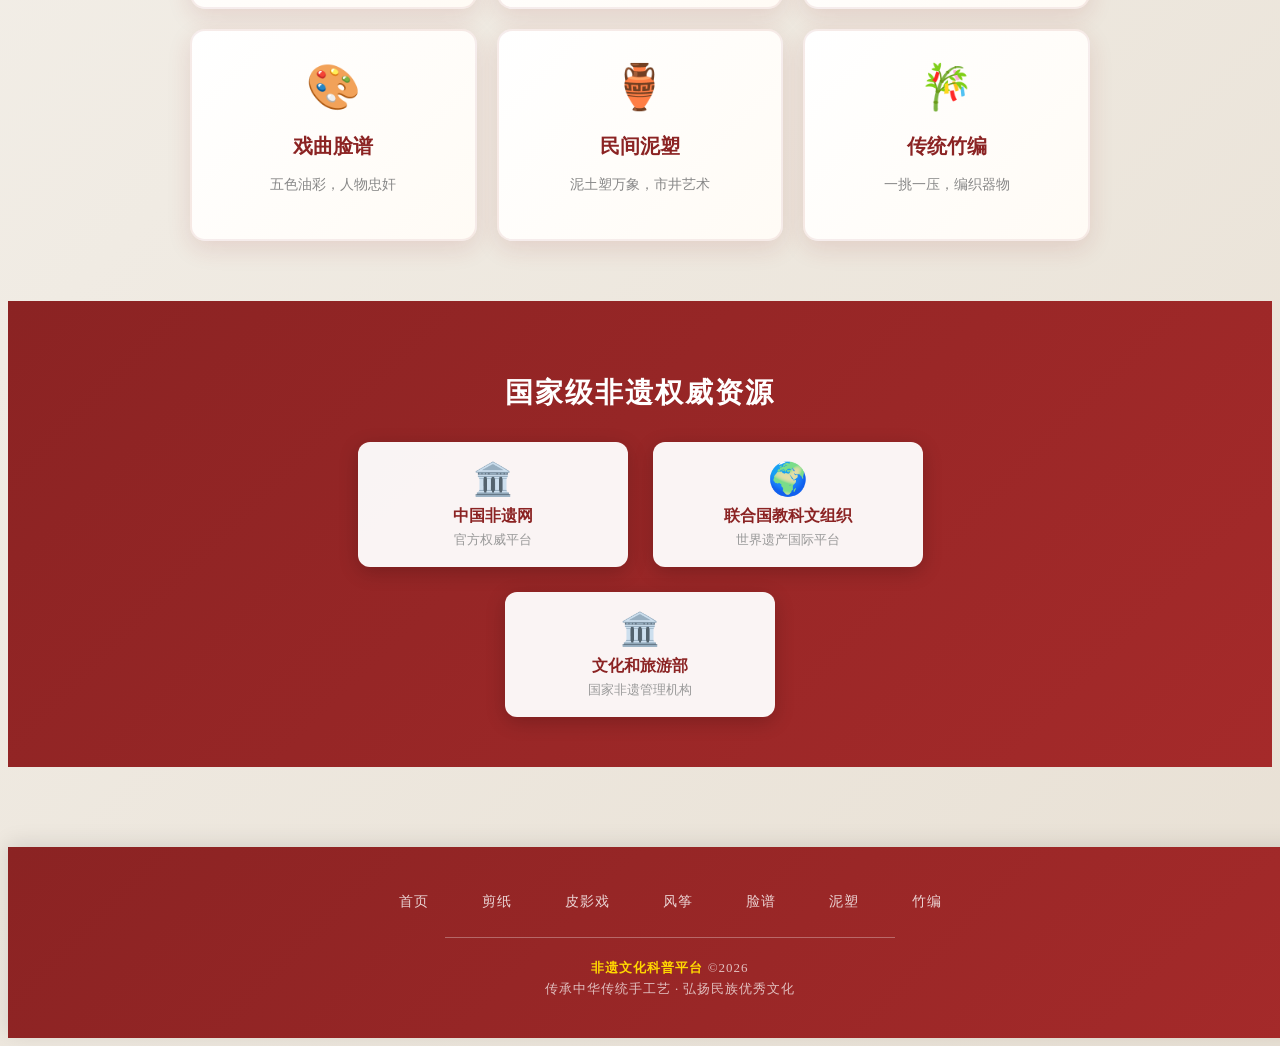
==== commit 05cb6fa7: "feat: 非遗文化科普平台 - 全面优化版 优化内容: - 拆分 CSS: 内联样式提取为 home.css / detail.css / ask.css - 移除 Google Fonts 外部依" ====
--- a/html/ask.html
+++ b/html/ask.html
@@ -3,532 +3,15 @@
 <head>
     <meta charset="UTF-8">
     <meta name="viewport" content="width=device-width, initial-scale=1.0">
+    <meta name="description" content="??AI?? - ????????????????????????????">
     <title>非遗AI问答 - 智能非遗知识助手</title>
     <link rel="stylesheet" href="../css/style.css">
-    <style>
-        @import url('https://fonts.googleapis.com/css2?family=Noto+Serif+SC:wght@400;600;700&display=swap');
-
-        body {
-            font-family: 'Noto Serif SC', 'Songti SC', serif;
-            background: linear-gradient(135deg, #f8f6f2 0%, #f0ebe3 50%, #e8e0d4 100%);
-            min-height: 100vh;
-        }
-
-        /* ==================== 头部介绍区 ==================== */
-        .ai-header {
-            background: linear-gradient(135deg, rgba(139, 35, 35, 0.95) 0%, rgba(165, 42, 42, 0.9) 100%);
-            padding: 70px 50px 50px;
-            text-align: center;
-            position: relative;
-            overflow: hidden;
-        }
-
-        .ai-header::before {
-            content: '';
-            position: absolute;
-            top: 0;
-            left: 0;
-            right: 0;
-            height: 4px;
-            background: linear-gradient(90deg, #ffd700, #ff6b6b, #ffd700, #ff6b6b);
-            animation: gradientMove 3s ease infinite;
-            background-size: 200% 200%;
-        }
-
-        .ai-header h1 {
-            color: #fff;
-            font-size: 42px;
-            font-weight: bold;
-            margin-bottom: 12px;
-            text-shadow: 3px 3px 6px rgba(0, 0, 0, 0.3);
-            letter-spacing: 4px;
-        }
-
-        .ai-header p {
-            color: rgba(255, 255, 255, 0.85);
-            font-size: 18px;
-            letter-spacing: 1px;
-            margin-bottom: 35px;
-        }
-
-        .ai-header .features {
-            display: flex;
-            justify-content: center;
-            gap: 30px;
-            flex-wrap: wrap;
-        }
-
-        .ai-header .feature {
-            display: flex;
-            align-items: center;
-            gap: 8px;
-            background: rgba(255, 255, 255, 0.12);
-            padding: 10px 20px;
-            border-radius: 25px;
-            border: 1px solid rgba(255, 255, 255, 0.2);
-            transition: all 0.3s ease;
-            cursor: default;
-        }
-
-        .ai-header .feature:hover {
-            background: rgba(255, 255, 255, 0.2);
-            transform: translateY(-2px);
-        }
-
-        .ai-header .feature-icon {
-            font-size: 22px;
-        }
-
-        .ai-header .feature-text {
-            color: #fff;
-            font-size: 15px;
-            font-weight: 500;
-        }
-
-        /* ==================== 问答主区域 ==================== */
-        .chat-container {
-            max-width: 900px;
-            margin: 50px auto;
-            background: linear-gradient(135deg, #fffbf5 0%, #f9f5ec 100%);
-            border-radius: 20px;
-            box-shadow: 0 15px 50px rgba(139, 35, 35, 0.12), inset 0 0 0 1px rgba(139, 35, 35, 0.08);
-            overflow: hidden;
-            position: relative;
-        }
-
-        .chat-container::before {
-            content: '';
-            position: absolute;
-            top: 0;
-            left: 0;
-            right: 0;
-            height: 3px;
-            background: linear-gradient(90deg, #8b2323, #ffd700, #8b2323);
-        }
-
-        .chat-header {
-            padding: 25px 30px;
-            background: linear-gradient(135deg, rgba(139, 35, 35, 0.05) 0%, rgba(165, 42, 42, 0.05) 100%);
-            border-bottom: 1px solid rgba(139, 35, 35, 0.1);
-            display: flex;
-            align-items: center;
-            gap: 15px;
-        }
-
-        .chat-avatar {
-            width: 50px;
-            height: 50px;
-            border-radius: 50%;
-            background: linear-gradient(135deg, #8b2323, #a52a2a);
-            display: flex;
-            align-items: center;
-            justify-content: center;
-            font-size: 26px;
-            box-shadow: 0 4px 15px rgba(139, 35, 35, 0.3);
-        }
-
-        .chat-info h2 {
-            color: #8b2323;
-            font-size: 22px;
-            font-weight: 700;
-            margin: 0 0 4px 0;
-            letter-spacing: 1px;
-        }
-
-        .chat-info .status {
-            display: flex;
-            align-items: center;
-            gap: 6px;
-            font-size: 14px;
-            color: #888;
-        }
-
-        .status-dot {
-            width: 8px;
-            height: 8px;
-            background: #4caf50;
-            border-radius: 50%;
-            box-shadow: 0 0 0 3px rgba(76, 175, 80, 0.2);
-            animation: pulse 2s infinite;
-        }
-
-        /* 聊天区域 */
-        .chat-area {
-            height: 420px;
-            padding: 25px 30px;
-            overflow-y: auto;
-            background: linear-gradient(135deg, #fafafa 0%, #f5f5f5 100%);
-        }
-
-        .chat-area::-webkit-scrollbar {
-            width: 6px;
-        }
-
-        .chat-area::-webkit-scrollbar-track {
-            background: transparent;
-        }
-
-        .chat-area::-webkit-scrollbar-thumb {
-            background: rgba(139, 35, 35, 0.3);
-            border-radius: 3px;
-        }
-
-        .msg-user {
-            text-align: right;
-            margin: 16px 0;
-            animation: slideInRight 0.4s ease;
-        }
-
-        .msg-ai {
-            text-align: left;
-            margin: 16px 0;
-            animation: slideInLeft 0.4s ease;
-        }
-
-        .msg-user span {
-            background: linear-gradient(135deg, #8b2323, #a52a2a);
-            color: #fff;
-            padding: 14px 20px;
-            border-radius: 20px 20px 5px 20px;
-            display: inline-block;
-            box-shadow: 0 5px 15px rgba(139, 35, 35, 0.25);
-            max-width: 75%;
-            word-wrap: break-word;
-            font-size: 15px;
-            line-height: 1.7;
-        }
-
-        .msg-ai span {
-            background: #fff;
-            color: #4a4a4a;
-            padding: 14px 20px;
-            border-radius: 20px 20px 20px 5px;
-            display: inline-block;
-            box-shadow: 0 3px 12px rgba(0, 0, 0, 0.08);
-            max-width: 75%;
-            word-wrap: break-word;
-            border: 1px solid rgba(139, 35, 35, 0.1);
-            font-size: 15px;
-            line-height: 1.7;
-        }
-
-        .msg-ai.loading span {
-            color: #8b2323;
-            font-style: italic;
-            background: rgba(139, 35, 35, 0.05);
-        }
-
-        /* 底部输入区 */
-        .chat-footer {
-            padding: 25px 30px;
-            background: #fff;
-            border-top: 1px solid rgba(139, 35, 35, 0.1);
-        }
-
-        .hot-tags {
-            margin-bottom: 18px;
-            display: flex;
-            flex-wrap: wrap;
-            gap: 8px;
-        }
-
-        .hot-tags span {
-            padding: 8px 16px;
-            background: linear-gradient(135deg, #fff, #fafafa);
-            color: #8b2323;
-            border: 1.5px solid rgba(139, 35, 35, 0.18);
-            border-radius: 20px;
-            cursor: pointer;
-            font-size: 13px;
-            transition: all 0.3s ease;
-            font-weight: 500;
-            white-space: nowrap;
-        }
-
-        .hot-tags span:hover {
-            background: linear-gradient(135deg, #8b2323, #a52a2a);
-            color: #fff;
-            border-color: transparent;
-            transform: translateY(-2px);
-            box-shadow: 0 4px 12px rgba(139, 35, 35, 0.25);
-        }
-
-        .input-area {
-            display: flex;
-            gap: 12px;
-        }
-
-        #ask-input {
-            flex: 1;
-            padding: 14px 22px;
-            font-size: 15px;
-            border: 2px solid rgba(139, 35, 35, 0.15);
-            border-radius: 25px;
-            transition: all 0.3s ease;
-            outline: none;
-            background: #fafafa;
-            font-family: inherit;
-            color: #333;
-        }
-
-        #ask-input:focus {
-            border-color: #8b2323;
-            box-shadow: 0 0 0 4px rgba(139, 35, 35, 0.1);
-            background: #fff;
-        }
-
-        #ask-input::placeholder {
-            color: #aaa;
-        }
-
-        #send-btn {
-            padding: 0 35px;
-            background: linear-gradient(135deg, #8b2323, #a52a2a);
-            color: #fff;
-            border: none;
-            border-radius: 25px;
-            cursor: pointer;
-            font-weight: 600;
-            font-size: 15px;
-            transition: all 0.3s ease;
-            box-shadow: 0 4px 15px rgba(139, 35, 35, 0.25);
-            letter-spacing: 1px;
-            font-family: inherit;
-            white-space: nowrap;
-        }
-
-        #send-btn:hover {
-            transform: translateY(-2px);
-            box-shadow: 0 6px 20px rgba(139, 35, 35, 0.35);
-            background: linear-gradient(135deg, #a52a2a, #8b2323);
-        }
-
-        #send-btn:active {
-            transform: translateY(0);
-        }
-
-        /* ==================== 非遗知识导航区 ==================== */
-        .nav-section {
-            max-width: 900px;
-            margin: 0 auto 50px;
-            padding: 0 20px;
-        }
-
-        .section-title {
-            text-align: center;
-            font-size: 28px;
-            color: #8b2323;
-            margin-bottom: 30px;
-            font-weight: 700;
-            letter-spacing: 2px;
-            position: relative;
-        }
-
-        .section-title::after {
-            content: '';
-            display: block;
-            width: 60px;
-            height: 3px;
-            background: linear-gradient(90deg, transparent, #8b2323, transparent);
-            margin: 12px auto 0;
-        }
-
-        .nav-cards {
-            display: grid;
-            grid-template-columns: repeat(3, 1fr);
-            gap: 20px;
-        }
-
-        .nav-card {
-            background: linear-gradient(135deg, #fff 0%, #fffbf5 100%);
-            padding: 30px 20px;
-            border-radius: 15px;
-            box-shadow: 0 8px 25px rgba(139, 35, 35, 0.12);
-            border: 2px solid rgba(139, 35, 35, 0.08);
-            cursor: pointer;
-            transition: all 0.4s ease;
-            text-align: center;
-        }
-
-        .nav-card:hover {
-            transform: translateY(-8px);
-            box-shadow: 0 15px 40px rgba(139, 35, 35, 0.2);
-            border-color: rgba(139, 35, 35, 0.2);
-        }
-
-        .nav-card .icon {
-            font-size: 44px;
-            margin-bottom: 15px;
-            display: block;
-        }
-
-        .nav-card h3 {
-            color: #8b2323;
-            font-size: 20px;
-            font-weight: 700;
-            margin-bottom: 8px;
-        }
-
-        .nav-card p {
-            color: #888;
-            font-size: 14px;
-            line-height: 1.5;
-        }
-
-        /* ==================== 国家非遗链接 ==================== */
-        .official-section {
-            background: linear-gradient(135deg, #8b2323 0%, #a52a2a 100%);
-            padding: 50px 30px;
-            text-align: center;
-            margin-top: 60px;
-        }
-
-        .official-section h2 {
-            color: #fff;
-            font-size: 28px;
-            font-weight: bold;
-            margin-bottom: 30px;
-            letter-spacing: 2px;
-        }
-
-        .official-links {
-            display: flex;
-            justify-content: center;
-            gap: 25px;
-            flex-wrap: wrap;
-            max-width: 800px;
-            margin: 0 auto;
-        }
-
-        .official-link {
-            background: rgba(255, 255, 255, 0.95);
-            padding: 18px 25px;
-            border-radius: 12px;
-            box-shadow: 0 5px 20px rgba(0, 0, 0, 0.2);
-            transition: all 0.3s ease;
-            width: 220px;
-            text-decoration: none;
-            display: block;
-        }
-
-        .official-link:hover {
-            transform: translateY(-6px) scale(1.02);
-            box-shadow: 0 10px 30px rgba(0, 0, 0, 0.3);
-            background: #fff;
-        }
-
-        .official-link .icon {
-            font-size: 32px;
-            margin-bottom: 8px;
-            display: block;
-        }
-
-        .official-link .name {
-            color: #8b2323;
-            font-size: 16px;
-            font-weight: bold;
-            display: block;
-        }
-
-        .official-link .desc {
-            color: #999;
-            font-size: 13px;
-            margin-top: 4px;
-            display: block;
-        }
-
-        /* ==================== 页脚 ==================== */
-        .footer {
-            background: linear-gradient(135deg, #8b2323 0%, #a52a2a 100%);
-            padding: 40px 30px 25px;
-            color: #fff;
-            text-align: center;
-        }
-
-        .footer-content {
-            max-width: 900px;
-            margin: 0 auto;
-        }
-
-        .footer-links {
-            display: flex;
-            justify-content: center;
-            gap: 25px;
-            margin-bottom: 20px;
-            flex-wrap: wrap;
-        }
-
-        .footer-link {
-            color: rgba(255, 255, 255, 0.8);
-            text-decoration: none;
-            font-size: 14px;
-            transition: all 0.3s ease;
-            padding: 6px 14px;
-            border-radius: 20px;
-        }
-
-        .footer-link:hover {
-            color: #fff;
-            background: rgba(255, 255, 255, 0.2);
-        }
-
-        .footer-divider {
-            width: 50%;
-            height: 1px;
-            background: rgba(255, 255, 255, 0.3);
-            margin: 20px auto;
-        }
-
-        .footer-text {
-            color: rgba(255, 255, 255, 0.7);
-            font-size: 13px;
-            line-height: 1.6;
-        }
-
-        .footer-highlight {
-            color: #ffd700;
-            font-weight: bold;
-        }
-
-        /* ==================== 动画 ==================== */
-        @keyframes gradientMove {
-            0%, 100% { background-position: 0% 50%; }
-            50% { background-position: 100% 50%; }
-        }
-
-        @keyframes pulse {
-            0%, 100% { opacity: 1; }
-            50% { opacity: 0.5; }
-        }
-
-        @keyframes slideInRight {
-            from { opacity: 0; transform: translateX(20px); }
-            to { opacity: 1; transform: translateX(0); }
-        }
-
-        @keyframes slideInLeft {
-            from { opacity: 0; transform: translateX(-20px); }
-            to { opacity: 1; transform: translateX(0); }
-        }
-
-        /* ==================== 响应式 ==================== */
-        @media (max-width: 768px) {
-            .ai-header h1 { font-size: 30px; }
-            .ai-header p { font-size: 16px; }
-            .chat-container { width: 95%; margin: 30px auto; }
-            .chat-area { height: 350px; padding: 20px; }
-            .nav-cards { grid-template-columns: 1fr; }
-            .input-area { flex-direction: column; }
-            #send-btn { padding: 14px; }
-            .msg-user span, .msg-ai span { max-width: 85%; }
-            .official-link { width: 100%; max-width: 280px; }
-        }
-    </style>
+    <link rel="stylesheet" href="../css/ask.css">
 </head>
 <body>
     <!-- 导航栏 -->
-    <nav class="nav">
-        <div class="logo">非遗文化科普</div>
+    <nav class="nav" aria-label="???">
+        <div class="logo" role="banner">非遗文化科普</div>
         <div class="nav-list">
             <a href="../index.html">首页</a>
             <div class="dropdown">
--- a/css/style.css
+++ b/css/style.css
@@ -131,6 +131,12 @@
     animation: dropdownShow 0.3s ease forwards;
 }
 
+
+/* ???????????? */
+@keyframes gradientMove {
+    0%, 100% { background-position: 0% 50%; }
+    50% { background-position: 100% 50%; }
+}
 @keyframes dropdownShow {
     from {
         opacity: 0;
--- a/css/ask.css
+++ b/css/ask.css
@@ -0,0 +1,516 @@
+/* AI??????? */
+body {
+            font-family: "Microsoft YaHei", "PingFang SC", "Noto Serif SC", "Songti SC", serif;
+            background: linear-gradient(135deg, #f8f6f2 0%, #f0ebe3 50%, #e8e0d4 100%);
+            min-height: 100vh;
+        }
+
+        /* ==================== 头部介绍区 ==================== */
+        .ai-header {
+            background: linear-gradient(135deg, rgba(139, 35, 35, 0.95) 0%, rgba(165, 42, 42, 0.9) 100%);
+            padding: 70px 50px 50px;
+            text-align: center;
+            position: relative;
+            overflow: hidden;
+        }
+
+        .ai-header::before {
+            content: '';
+            position: absolute;
+            top: 0;
+            left: 0;
+            right: 0;
+            height: 4px;
+            background: linear-gradient(90deg, #ffd700, #ff6b6b, #ffd700, #ff6b6b);
+            animation: gradientMove 3s ease infinite;
+            background-size: 200% 200%;
+        }
+
+        .ai-header h1 {
+            color: #fff;
+            font-size: 42px;
+            font-weight: bold;
+            margin-bottom: 12px;
+            text-shadow: 3px 3px 6px rgba(0, 0, 0, 0.3);
+            letter-spacing: 4px;
+        }
+
+        .ai-header p {
+            color: rgba(255, 255, 255, 0.85);
+            font-size: 18px;
+            letter-spacing: 1px;
+            margin-bottom: 35px;
+        }
+
+        .ai-header .features {
+            display: flex;
+            justify-content: center;
+            gap: 30px;
+            flex-wrap: wrap;
+        }
+
+        .ai-header .feature {
+            display: flex;
+            align-items: center;
+            gap: 8px;
+            background: rgba(255, 255, 255, 0.12);
+            padding: 10px 20px;
+            border-radius: 25px;
+            border: 1px solid rgba(255, 255, 255, 0.2);
+            transition: all 0.3s ease;
+            cursor: default;
+        }
+
+        .ai-header .feature:hover {
+            background: rgba(255, 255, 255, 0.2);
+            transform: translateY(-2px);
+        }
+
+        .ai-header .feature-icon {
+            font-size: 22px;
+        }
+
+        .ai-header .feature-text {
+            color: #fff;
+            font-size: 15px;
+            font-weight: 500;
+        }
+
+        /* ==================== 问答主区域 ==================== */
+        .chat-container {
+            max-width: 900px;
+            margin: 50px auto;
+            background: linear-gradient(135deg, #fffbf5 0%, #f9f5ec 100%);
+            border-radius: 20px;
+            box-shadow: 0 15px 50px rgba(139, 35, 35, 0.12), inset 0 0 0 1px rgba(139, 35, 35, 0.08);
+            overflow: hidden;
+            position: relative;
+        }
+
+        .chat-container::before {
+            content: '';
+            position: absolute;
+            top: 0;
+            left: 0;
+            right: 0;
+            height: 3px;
+            background: linear-gradient(90deg, #8b2323, #ffd700, #8b2323);
+        }
+
+        .chat-header {
+            padding: 25px 30px;
+            background: linear-gradient(135deg, rgba(139, 35, 35, 0.05) 0%, rgba(165, 42, 42, 0.05) 100%);
+            border-bottom: 1px solid rgba(139, 35, 35, 0.1);
+            display: flex;
+            align-items: center;
+            gap: 15px;
+        }
+
+        .chat-avatar {
+            width: 50px;
+            height: 50px;
+            border-radius: 50%;
+            background: linear-gradient(135deg, #8b2323, #a52a2a);
+            display: flex;
+            align-items: center;
+            justify-content: center;
+            font-size: 26px;
+            box-shadow: 0 4px 15px rgba(139, 35, 35, 0.3);
+        }
+
+        .chat-info h2 {
+            color: #8b2323;
+            font-size: 22px;
+            font-weight: 700;
+            margin: 0 0 4px 0;
+            letter-spacing: 1px;
+        }
+
+        .chat-info .status {
+            display: flex;
+            align-items: center;
+            gap: 6px;
+            font-size: 14px;
+            color: #888;
+        }
+
+        .status-dot {
+            width: 8px;
+            height: 8px;
+            background: #4caf50;
+            border-radius: 50%;
+            box-shadow: 0 0 0 3px rgba(76, 175, 80, 0.2);
+            animation: pulse 2s infinite;
+        }
+
+        /* 聊天区域 */
+        .chat-area {
+            height: 420px;
+            padding: 25px 30px;
+            overflow-y: auto;
+            background: linear-gradient(135deg, #fafafa 0%, #f5f5f5 100%);
+        }
+
+        .chat-area::-webkit-scrollbar {
+            width: 6px;
+        }
+
+        .chat-area::-webkit-scrollbar-track {
+            background: transparent;
+        }
+
+        .chat-area::-webkit-scrollbar-thumb {
+            background: rgba(139, 35, 35, 0.3);
+            border-radius: 3px;
+        }
+
+        .msg-user {
+            text-align: right;
+            margin: 16px 0;
+            animation: slideInRight 0.4s ease;
+        }
+
+        .msg-ai {
+            text-align: left;
+            margin: 16px 0;
+            animation: slideInLeft 0.4s ease;
+        }
+
+        .msg-user span {
+            background: linear-gradient(135deg, #8b2323, #a52a2a);
+            color: #fff;
+            padding: 14px 20px;
+            border-radius: 20px 20px 5px 20px;
+            display: inline-block;
+            box-shadow: 0 5px 15px rgba(139, 35, 35, 0.25);
+            max-width: 75%;
+            word-wrap: break-word;
+            font-size: 15px;
+            line-height: 1.7;
+        }
+
+        .msg-ai span {
+            background: #fff;
+            color: #4a4a4a;
+            padding: 14px 20px;
+            border-radius: 20px 20px 20px 5px;
+            display: inline-block;
+            box-shadow: 0 3px 12px rgba(0, 0, 0, 0.08);
+            max-width: 75%;
+            word-wrap: break-word;
+            border: 1px solid rgba(139, 35, 35, 0.1);
+            font-size: 15px;
+            line-height: 1.7;
+        }
+
+        .msg-ai.loading span {
+            color: #8b2323;
+            font-style: italic;
+            background: rgba(139, 35, 35, 0.05);
+        }
+
+        /* 底部输入区 */
+        .chat-footer {
+            padding: 25px 30px;
+            background: #fff;
+            border-top: 1px solid rgba(139, 35, 35, 0.1);
+        }
+
+        .hot-tags {
+            margin-bottom: 18px;
+            display: flex;
+            flex-wrap: wrap;
+            gap: 8px;
+        }
+
+        .hot-tags span {
+            padding: 8px 16px;
+            background: linear-gradient(135deg, #fff, #fafafa);
+            color: #8b2323;
+            border: 1.5px solid rgba(139, 35, 35, 0.18);
+            border-radius: 20px;
+            cursor: pointer;
+            font-size: 13px;
+            transition: all 0.3s ease;
+            font-weight: 500;
+            white-space: nowrap;
+        }
+
+        .hot-tags span:hover {
+            background: linear-gradient(135deg, #8b2323, #a52a2a);
+            color: #fff;
+            border-color: transparent;
+            transform: translateY(-2px);
+            box-shadow: 0 4px 12px rgba(139, 35, 35, 0.25);
+        }
+
+        .input-area {
+            display: flex;
+            gap: 12px;
+        }
+
+        #ask-input {
+            flex: 1;
+            padding: 14px 22px;
+            font-size: 15px;
+            border: 2px solid rgba(139, 35, 35, 0.15);
+            border-radius: 25px;
+            transition: all 0.3s ease;
+            outline: none;
+            background: #fafafa;
+            font-family: inherit;
+            color: #333;
+        }
+
+        #ask-input:focus {
+            border-color: #8b2323;
+            box-shadow: 0 0 0 4px rgba(139, 35, 35, 0.1);
+            background: #fff;
+        }
+
+        #ask-input::placeholder {
+            color: #aaa;
+        }
+
+        #send-btn {
+            padding: 0 35px;
+            background: linear-gradient(135deg, #8b2323, #a52a2a);
+            color: #fff;
+            border: none;
+            border-radius: 25px;
+            cursor: pointer;
+            font-weight: 600;
+            font-size: 15px;
+            transition: all 0.3s ease;
+            box-shadow: 0 4px 15px rgba(139, 35, 35, 0.25);
+            letter-spacing: 1px;
+            font-family: inherit;
+            white-space: nowrap;
+        }
+
+        #send-btn:hover {
+            transform: translateY(-2px);
+            box-shadow: 0 6px 20px rgba(139, 35, 35, 0.35);
+            background: linear-gradient(135deg, #a52a2a, #8b2323);
+        }
+
+        #send-btn:active {
+            transform: translateY(0);
+        }
+
+        /* ==================== 非遗知识导航区 ==================== */
+        .nav-section {
+            max-width: 900px;
+            margin: 0 auto 50px;
+            padding: 0 20px;
+        }
+
+        .section-title {
+            text-align: center;
+            font-size: 28px;
+            color: #8b2323;
+            margin-bottom: 30px;
+            font-weight: 700;
+            letter-spacing: 2px;
+            position: relative;
+        }
+
+        .section-title::after {
+            content: '';
+            display: block;
+            width: 60px;
+            height: 3px;
+            background: linear-gradient(90deg, transparent, #8b2323, transparent);
+            margin: 12px auto 0;
+        }
+
+        .nav-cards {
+            display: grid;
+            grid-template-columns: repeat(3, 1fr);
+            gap: 20px;
+        }
+
+        .nav-card {
+            background: linear-gradient(135deg, #fff 0%, #fffbf5 100%);
+            padding: 30px 20px;
+            border-radius: 15px;
+            box-shadow: 0 8px 25px rgba(139, 35, 35, 0.12);
+            border: 2px solid rgba(139, 35, 35, 0.08);
+            cursor: pointer;
+            transition: all 0.4s ease;
+            text-align: center;
+        }
+
+        .nav-card:hover {
+            transform: translateY(-8px);
+            box-shadow: 0 15px 40px rgba(139, 35, 35, 0.2);
+            border-color: rgba(139, 35, 35, 0.2);
+        }
+
+        .nav-card .icon {
+            font-size: 44px;
+            margin-bottom: 15px;
+            display: block;
+        }
+
+        .nav-card h3 {
+            color: #8b2323;
+            font-size: 20px;
+            font-weight: 700;
+            margin-bottom: 8px;
+        }
+
+        .nav-card p {
+            color: #888;
+            font-size: 14px;
+            line-height: 1.5;
+        }
+
+        /* ==================== 国家非遗链接 ==================== */
+        .official-section {
+            background: linear-gradient(135deg, #8b2323 0%, #a52a2a 100%);
+            padding: 50px 30px;
+            text-align: center;
+            margin-top: 60px;
+        }
+
+        .official-section h2 {
+            color: #fff;
+            font-size: 28px;
+            font-weight: bold;
+            margin-bottom: 30px;
+            letter-spacing: 2px;
+        }
+
+        .official-links {
+            display: flex;
+            justify-content: center;
+            gap: 25px;
+            flex-wrap: wrap;
+            max-width: 800px;
+            margin: 0 auto;
+        }
+
+        .official-link {
+            background: rgba(255, 255, 255, 0.95);
+            padding: 18px 25px;
+            border-radius: 12px;
+            box-shadow: 0 5px 20px rgba(0, 0, 0, 0.2);
+            transition: all 0.3s ease;
+            width: 220px;
+            text-decoration: none;
+            display: block;
+        }
+
+        .official-link:hover {
+            transform: translateY(-6px) scale(1.02);
+            box-shadow: 0 10px 30px rgba(0, 0, 0, 0.3);
+            background: #fff;
+        }
+
+        .official-link .icon {
+            font-size: 32px;
+            margin-bottom: 8px;
+            display: block;
+        }
+
+        .official-link .name {
+            color: #8b2323;
+            font-size: 16px;
+            font-weight: bold;
+            display: block;
+        }
+
+        .official-link .desc {
+            color: #999;
+            font-size: 13px;
+            margin-top: 4px;
+            display: block;
+        }
+
+        /* ==================== 页脚 ==================== */
+        .footer {
+            background: linear-gradient(135deg, #8b2323 0%, #a52a2a 100%);
+            padding: 40px 30px 25px;
+            color: #fff;
+            text-align: center;
+        }
+
+        .footer-content {
+            max-width: 900px;
+            margin: 0 auto;
+        }
+
+        .footer-links {
+            display: flex;
+            justify-content: center;
+            gap: 25px;
+            margin-bottom: 20px;
+            flex-wrap: wrap;
+        }
+
+        .footer-link {
+            color: rgba(255, 255, 255, 0.8);
+            text-decoration: none;
+            font-size: 14px;
+            transition: all 0.3s ease;
+            padding: 6px 14px;
+            border-radius: 20px;
+        }
+
+        .footer-link:hover {
+            color: #fff;
+            background: rgba(255, 255, 255, 0.2);
+        }
+
+        .footer-divider {
+            width: 50%;
+            height: 1px;
+            background: rgba(255, 255, 255, 0.3);
+            margin: 20px auto;
+        }
+
+        .footer-text {
+            color: rgba(255, 255, 255, 0.7);
+            font-size: 13px;
+            line-height: 1.6;
+        }
+
+        .footer-highlight {
+            color: #ffd700;
+            font-weight: bold;
+        }
+
+        /* ==================== 动画 ==================== */
+        @keyframes gradientMove {
+            0%, 100% { background-position: 0% 50%; }
+            50% { background-position: 100% 50%; }
+        }
+
+        @keyframes pulse {
+            0%, 100% { opacity: 1; }
+            50% { opacity: 0.5; }
+        }
+
+        @keyframes slideInRight {
+            from { opacity: 0; transform: translateX(20px); }
+            to { opacity: 1; transform: translateX(0); }
+        }
+
+        @keyframes slideInLeft {
+            from { opacity: 0; transform: translateX(-20px); }
+            to { opacity: 1; transform: translateX(0); }
+        }
+
+        /* ==================== 响应式 ==================== */
+        @media (max-width: 768px) {
+            .ai-header h1 { font-size: 30px; }
+            .ai-header p { font-size: 16px; }
+            .chat-container { width: 95%; margin: 30px auto; }
+            .chat-area { height: 350px; padding: 20px; }
+            .nav-cards { grid-template-columns: 1fr; }
+            .input-area { flex-direction: column; }
+            #send-btn { padding: 14px; }
+            .msg-user span, .msg-ai span { max-width: 85%; }
+            .official-link { width: 100%; max-width: 280px; }
+        }
